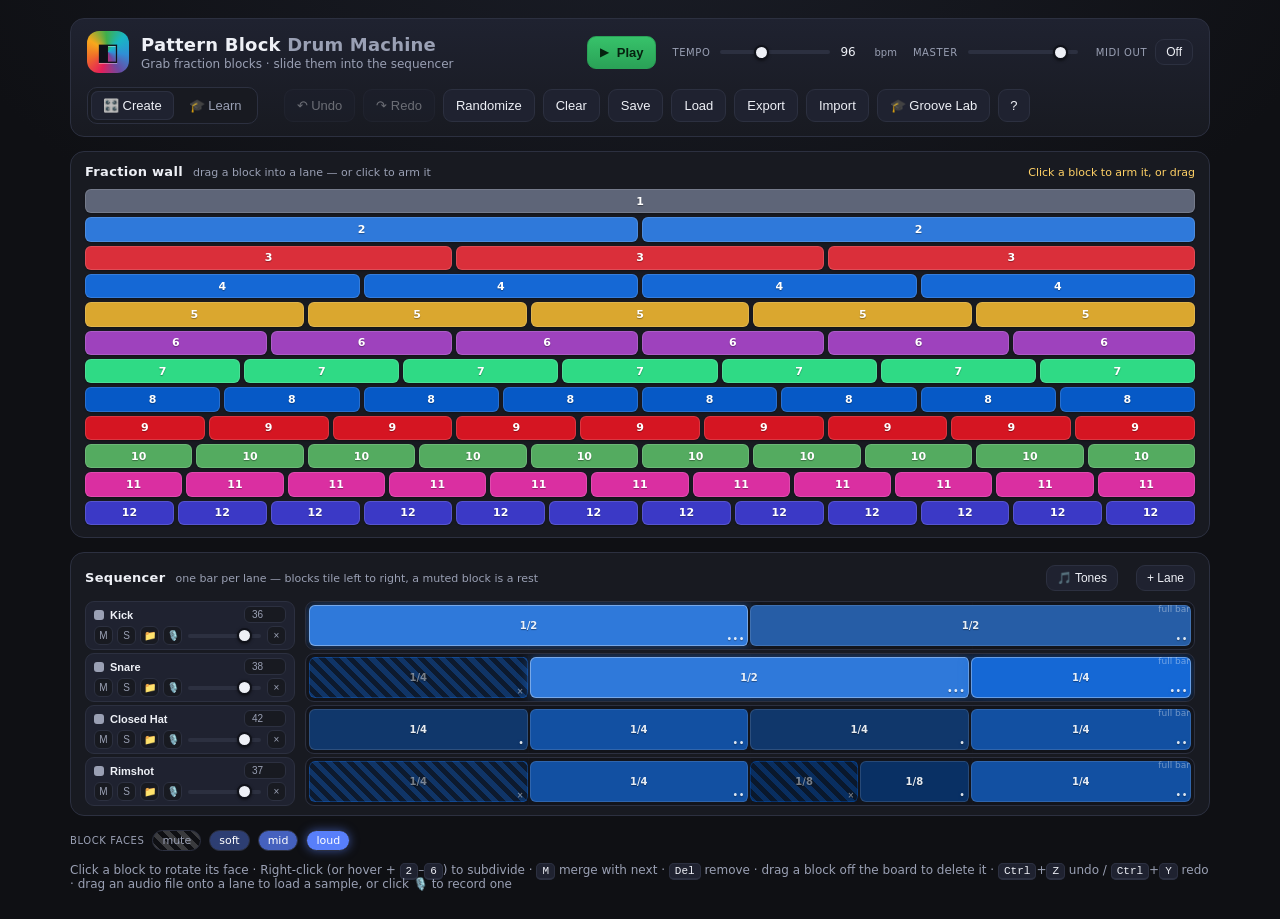
==== index.html @ f4b3fa94 "Add undo/redo; flesh out lessons with layers and the "new prime changes feel" idea Undo/redo: - Ctrl" ====
<!DOCTYPE html>
<html lang="en">
<head>
  <meta charset="UTF-8" />
  <meta name="viewport" content="width=device-width, initial-scale=1.0" />
  <title>Pattern Block Drum Machine</title>
  <meta name="description" content="Grab fraction blocks from the wall and slide them into a sampler sequencer. Rotate block faces for dynamics, subdivide beats." />
  <link rel="stylesheet" href="styles.css?v=13" />
</head>
<body>
  <div id="app">
    <header class="topbar">
      <div class="brand">
        <div class="logo">◧</div>
        <div class="brand-text">
          <h1>Pattern Block <span>Drum Machine</span></h1>
          <p class="tag">Grab fraction blocks · slide them into the sequencer</p>
        </div>
      </div>

      <div class="transport">
        <button id="play" class="btn btn-play" title="Play / Stop (Space)">
          <span class="play-glyph">▶</span><span class="play-label">Play</span>
        </button>

        <label class="ctl">
          <span class="ctl-label">Tempo</span>
          <input id="bpm" type="range" min="40" max="200" step="1" value="96" />
          <output id="bpmOut">96</output><span class="unit">bpm</span>
        </label>

        <label class="ctl">
          <span class="ctl-label">Master</span>
          <input id="master" type="range" min="0" max="1" step="0.01" value="0.9" />
        </label>

        <div class="ctl">
          <span class="ctl-label">MIDI out</span>
          <button id="midiToggle" class="btn btn-sm" title="Send MIDI notes on channel 10 (velocity from the block face)">Off</button>
          <select id="midiPort" class="midi-port" title="MIDI output device" hidden></select>
        </div>
      </div>

      <div class="mode-toggle" role="tablist" aria-label="Mode">
        <button id="modeCreate" class="mode-btn active" data-mode="create" title="Free play — build patterns, no restrictions">🎛️ Create</button>
        <button id="modeLearn" class="mode-btn" data-mode="learn" title="Guided tutorial — build a polyrhythm and discover the LCM">🎓 Learn</button>
      </div>

      <div class="tools">
        <button id="undoBtn" class="btn" title="Undo (Ctrl+Z)" disabled>↶ Undo</button>
        <button id="redoBtn" class="btn" title="Redo (Ctrl+Y)" disabled>↷ Redo</button>
        <button id="randomize" class="btn" title="Randomize a pattern">Randomize</button>
        <button id="clear" class="btn" title="Empty every lane">Clear</button>
        <button id="save" class="btn" title="Save to this browser">Save</button>
        <button id="load" class="btn" title="Load last save">Load</button>
        <button id="export" class="btn" title="Download pattern as JSON">Export</button>
        <button id="import" class="btn" title="Import a pattern JSON">Import</button>
        <button id="grooveLabBtn" class="btn" title="Open the Groove Lab (works in any mode)">🎓 Groove Lab</button>
        <button id="help" class="btn btn-ghost" title="How it works">?</button>
      </div>
    </header>

    <main>
      <div class="board-col">
        <section class="panel palette-wrap">
          <div class="section-head">
            <span class="section-title">Fraction wall</span>
            <span class="section-sub">drag a block into a lane — or click to arm it</span>
            <span id="brushInfo" class="brush-info">Click a block to arm it, or drag</span>
          </div>
          <div id="palette" class="palette" aria-label="Fraction block palette"></div>
        </section>

        <section class="panel tut-wrap" id="tutorialPanel" hidden>
          <div class="section-head">
            <span class="section-title">🎓 Tutorial</span>
            <button id="openLab" class="btn btn-sm" title="Open the Groove Lab">Groove Lab</button>
          </div>
          <select id="tutLesson" class="tut-lesson" title="Jump to a lesson"></select>
          <div class="tut-body">
            <div class="tut-headrow">
              <h3 id="tutTitle" class="tut-title"></h3>
              <span id="tutStep" class="tut-stepnum"></span>
            </div>
            <p id="tutText" class="tut-text"></p>
            <div id="tutWaiting" class="tut-waiting" hidden><span class="tut-dot"></span> waiting for you to try it…</div>
            <div class="tut-controls">
              <button id="tutPrev" class="btn">‹ Back</button>
              <button id="tutNext" class="btn btn-use">Next ›</button>
            </div>
          </div>
        </section>
      </div>

      <section class="panel seq-wrap">
        <div class="section-head">
          <span class="section-title">Sequencer</span>
          <span id="seqSub" class="section-sub">one bar per lane — blocks tile left to right, a muted block is a rest</span>
          <button id="tonesToggle" class="btn btn-sm" title="Play the beat as pitched notes instead of drums">🎵 Tones</button>
          <button id="addLane" class="btn btn-sm" title="Add an instrument lane">+ Lane</button>
        </div>
        <div id="seq" class="seq" aria-label="Sequencer lanes"></div>
      </section>
    </main>

    <footer class="legend">
      <div class="legend-faces">
        <span class="legend-title">Block faces</span>
        <span class="face-chip face-mute">mute</span>
        <span class="face-chip face-soft">soft</span>
        <span class="face-chip face-mid">mid</span>
        <span class="face-chip face-loud">loud</span>
      </div>
      <div class="legend-hint">
        Click a block to rotate its face · Right-click (or hover + <kbd>2</kbd>–<kbd>6</kbd>) to subdivide ·
        <kbd>M</kbd> merge with next · <kbd>Del</kbd> remove · drag a block off the board to delete it ·
        <kbd>Ctrl</kbd>+<kbd>Z</kbd> undo / <kbd>Ctrl</kbd>+<kbd>Y</kbd> redo ·
        drag an audio file onto a lane to load a sample, or click 🎙️ to record one
      </div>
    </footer>
  </div>

  <div id="ctxmenu" class="ctxmenu" hidden></div>
  <div id="toast" class="toast" hidden></div>

  <div id="helpModal" class="modal" hidden>
    <div class="modal-card">
      <button class="modal-close" data-close>×</button>
      <h2>How the Pattern Block Drum Machine works</h2>
      <p>The <strong>fraction wall</strong> at the top is your bin of wooden blocks. Every block is a slice of one
        bar: a whole <em>1</em>, a <em>1/2</em>, a <em>1/3</em>, all the way to <em>1/12</em>.</p>
      <p>Colours come from <strong>prime factors</strong>: each prime gets its own strong colour (2 is blue, 3 is
        red), a prime power gets more intense as the exponent rises (9 = 3² is a deeper, "super" red), and a
        composite blends its factors' colours weighted by exponent — 6 (2×3) is purple, and 12 (2²×3) leans further
        toward blue than 6 does, since it has an extra factor of 2. A block's colour is the same wherever it
        appears, on the wall or in a lane.</p>
      <ul>
        <li><strong>Build a rhythm</strong> — drag a block from the wall into a lane. Blocks tile from the left,
          and a block's width <em>is</em> its length in time.</li>
        <li><strong>Rotate the faces</strong> — click a placed block to turn it to its next face:
          <em>loud → mid → soft → mute</em>. That sets how hard it hits. A <em>muted</em> block still holds its
          time — so it works as a <em>rest</em>.</li>
        <li><strong>No dragging needed</strong> — click a block in the wall to <em>arm</em> it, then click a lane to
          drop a copy. Click the armed block again (or press <kbd>Esc</kbd>) to put the brush down.</li>
        <li><strong>Delete by dragging off</strong> — drag a placed block out of the sequencer and drop it anywhere
          that isn't a lane (the wall, the header, empty space) to remove it. <kbd>Del</kbd> / <kbd>Backspace</kbd>
          works too while hovering a block.</li>
        <li><strong>Subdivide a beat</strong> — right-click a block (or hover and press <kbd>2</kbd>–<kbd>6</kbd>).
          Cut a <em>1/5</em> into 3 and you get three <em>1/15</em> pieces. Any new size that isn't on the wall yet
          gets <em>added as a new row</em>, and the wall reflows to fit. Press <kbd>M</kbd> to merge a block back
          into the one after it.</li>
        <li><strong>Bring your own sounds</strong> — each lane has its own sampler. Drag an audio file onto a lane,
          or click 📁. It ships with built-in drum voices so it plays right away.</li>
        <li><strong>Record one instead</strong> — click 🎙️ on a lane to record straight from your microphone.
          Drag the handles on the waveform to trim it, preview the trimmed section, then use it.</li>
        <li><strong>MIDI out</strong> — flip <em>MIDI out</em> to On and pick a device. Each lane sends its own note
          on channel 10 (edit the little number by the lane name); the block face sets velocity.</li>
        <li><strong>Mix</strong> — <em>M</em> mutes a lane, <em>S</em> solos it, the slider sets its level.</li>
        <li><strong>🎵 Tones</strong> — flip <em>Tones</em> on to hear your beat as pitched notes instead of drums;
          lanes are stacked on a scale so hits that land together make chords.</li>
        <li><strong>🎓 Learn mode</strong> — a guided tutorial: it walks you through building a polyrhythm and then
          cutting the pieces until both lanes share a grid, discovering the LCM by ear and eye. In Learn mode a lane
          stays silent until it makes a full bar, and cutting a block mutes the new pieces so the groove is preserved
          while the grid is revealed. <em>Create</em> mode is the free-play sampler with no rules.</li>
        <li><strong>🎓 Groove Lab</strong> — a popout (button in the toolbar) for any two numbers: their HCF and LCM,
          how "funky" their polyrhythm is, played as a rhythm, and heard as a just-intonation interval (7-limit and
          up, so septimal steps like <em>7/6</em> get a real name).</li>
      </ul>
      <p class="modal-foot">Everything runs locally in your browser with the Web Audio API. Nothing is uploaded.</p>
    </div>
  </div>

  <div id="recModal" class="modal" hidden>
    <div class="modal-card rec-card">
      <button class="modal-close" data-close>×</button>
      <h2>Record a sample<span id="recTarget" class="rec-target"></span></h2>

      <div class="rec-visual">
        <canvas id="recCanvas" width="640" height="140"></canvas>
        <div id="recDimLeft" class="rec-dim rec-dim-left"></div>
        <div id="recDimRight" class="rec-dim rec-dim-right"></div>
        <div id="recTrimStart" class="rec-handle" hidden></div>
        <div id="recTrimEnd" class="rec-handle" hidden></div>
      </div>

      <div class="rec-status-row">
        <span id="recStatus">Click record and allow microphone access</span>
        <span id="recTimer" class="rec-timer">0.0s</span>
      </div>

      <div class="rec-controls">
        <button id="recToggle" class="btn btn-play">● Record</button>
        <button id="recPreview" class="btn" disabled>▶ Preview trim</button>
        <button id="recUse" class="btn btn-use" disabled>Use this sample</button>
      </div>
      <p class="modal-foot">Drag the handles to trim. Takes are capped at 12s. Nothing leaves your browser.</p>
    </div>
  </div>

  <div id="labModal" class="modal" hidden>
    <div class="modal-card lab-card">
      <button class="modal-close" data-close>×</button>
      <h2>🎓 Groove Lab</h2>
      <p class="lab-sub">Pick two numbers and see how they groove together.</p>
      <div class="lab-body">
        <div class="lab-inputs">
          <label>A <input id="labA" type="number" min="1" max="32" value="2" /></label>
          <span class="lab-vs">against</span>
          <label>B <input id="labB" type="number" min="1" max="32" value="3" /></label>
          <button id="labUseLanes" class="btn btn-sm" title="Fill in from two lanes you've built">Use my lanes</button>
        </div>

        <div class="lab-math">
          <div id="labFactA" class="lab-fact"></div>
          <span class="lab-op">×</span>
          <div id="labFactB" class="lab-fact"></div>
        </div>

        <div class="lab-results">
          <div class="lab-stat"><span class="lab-stat-label">HCF (GCD)</span><span id="labGcd" class="lab-stat-val"></span></div>
          <div class="lab-stat"><span class="lab-stat-label">LCD (LCM)</span><span id="labLcm" class="lab-stat-val"></span></div>
        </div>

        <div id="labFunk" class="lab-groove"></div>
        <p id="labExplain" class="lab-explain"></p>

        <div class="lab-row">
          <button id="labPlayGroove" class="btn">▶ Hear the polyrhythm</button>
          <button id="labPlayTone" class="btn">🎵 Hear it as a pitch</button>
          <span id="labInterval" class="lab-interval-name"></span>
        </div>
      </div>
    </div>
  </div>

  <input id="fileInput" type="file" accept="audio/*" hidden />
  <input id="jsonInput" type="file" accept="application/json,.json" hidden />

  <script src="app.js?v=13"></script>
</body>
</html>
---- styles.css ----
:root {
  --bg: #0f1014;
  --panel: #181a21;
  --panel-2: #1f2230;
  --line: #2c3040;
  --text: #eef0f6;
  --muted: #9aa0b4;
  --accent: #ffd166;
  --track-bg: #12141b;
  font-synthesis: none;
}

* { box-sizing: border-box; }
[hidden] { display: none !important; }

html, body {
  margin: 0;
  background: radial-gradient(1200px 700px at 50% -10%, #1a1d27 0%, var(--bg) 60%);
  color: var(--text);
  font-family: "Segoe UI", system-ui, -apple-system, Roboto, Helvetica, Arial, sans-serif;
  -webkit-font-smoothing: antialiased;
}

#app {
  max-width: min(1180px, 96vw);
  margin: 0 auto;
  padding: 18px 20px 28px;
  display: flex;
  flex-direction: column;
  gap: 14px;
  min-height: 100vh;
}
/* Wide screens: let the app use the extra width instead of centering a
   fixed-width column, so the two-panel layout below has room to sit
   side by side rather than stacking and forcing a tall page. */
@media (min-width: 1300px) { #app { max-width: min(1680px, 96vw); } }

main { display: flex; flex-direction: column; gap: 14px; }
.board-col { display: flex; flex-direction: column; gap: 14px; min-width: 0; }
@media (min-width: 1300px) {
  main { flex-direction: row; align-items: flex-start; }
  .board-col { flex: 0 0 440px; }
  .seq-wrap { flex: 1 1 0; min-width: 0; }
}

/* ---------- Top bar ---------- */
.topbar {
  display: flex; flex-wrap: wrap; align-items: center; gap: 14px 22px;
  padding: 12px 16px;
  background: linear-gradient(180deg, var(--panel-2), var(--panel));
  border: 1px solid var(--line); border-radius: 14px;
}
.brand { display: flex; align-items: center; gap: 12px; margin-right: auto; }
.logo {
  width: 42px; height: 42px; display: grid; place-items: center; font-size: 24px; border-radius: 12px;
  background: conic-gradient(from 200deg, #e51e5a, #ef6a2a, #f7a81c, #3fae4a, #18b6c4, #2f8fd6, #6a4aa3, #e51e5a);
  color: #101018; text-shadow: 0 1px 0 rgba(255,255,255,.4);
}
.brand-text h1 { margin: 0; font-size: 18px; letter-spacing: .2px; }
.brand-text h1 span { color: var(--muted); font-weight: 600; }
.tag { margin: 2px 0 0; font-size: 12px; color: var(--muted); }

.transport { display: flex; align-items: center; gap: 16px; flex-wrap: wrap; }
.tools { display: flex; align-items: center; gap: 8px; flex-wrap: wrap; }

.mode-toggle {
  display: flex; gap: 3px; padding: 3px; background: var(--panel); border: 1px solid var(--line);
  border-radius: 10px; margin-right: 4px;
}
.mode-btn {
  background: none; border: none; color: var(--muted); padding: 7px 12px; border-radius: 7px;
  font-size: 13px; cursor: pointer; transition: background .12s, color .12s;
}
.mode-btn:hover { color: var(--text); }
.mode-btn.active { background: var(--panel-2); color: var(--text); box-shadow: inset 0 0 0 1px var(--line); }

.ctl { display: flex; align-items: center; gap: 8px; font-size: 12px; color: var(--muted); }
.ctl-label { text-transform: uppercase; letter-spacing: .6px; font-size: 10px; }
.ctl output { color: var(--text); font-variant-numeric: tabular-nums; min-width: 26px; }
.ctl .unit { font-size: 10px; }
.ctl input[type=range] { width: 110px; }

input[type=range] {
  -webkit-appearance: none; appearance: none; height: 4px;
  background: var(--line); border-radius: 4px; outline: none; cursor: pointer;
}
input[type=range]::-webkit-slider-thumb {
  -webkit-appearance: none; width: 15px; height: 15px; border-radius: 50%;
  background: var(--text); border: 2px solid #10121a; box-shadow: 0 1px 3px rgba(0,0,0,.5);
}
input[type=range]::-moz-range-thumb {
  width: 15px; height: 15px; border-radius: 50%; border: 2px solid #10121a; background: var(--text); cursor: pointer;
}

.btn {
  background: var(--panel-2); color: var(--text); border: 1px solid var(--line);
  padding: 8px 12px; border-radius: 9px; font-size: 13px; cursor: pointer;
  transition: background .12s, border-color .12s, transform .05s;
}
.btn:hover { background: #262a3a; border-color: #3a4055; }
.btn:active { transform: translateY(1px); }
.btn:disabled { opacity: .38; cursor: not-allowed; }
.btn:disabled:hover { background: var(--panel-2); border-color: var(--line); }
.btn-ghost { padding: 8px 11px; }
.btn-sm { padding: 5px 10px; font-size: 12px; margin-left: auto; }

.btn-play {
  display: inline-flex; align-items: center; gap: 8px; font-weight: 700;
  background: linear-gradient(180deg, #37c26a, #2aa257); border-color: #2aa257; color: #06210f;
}
.btn-play:hover { background: linear-gradient(180deg, #43d178, #2fb060); }
.btn-play.playing { background: linear-gradient(180deg, #ff6b6b, #e24a4a); border-color: #e24a4a; color: #2a0808; }
.play-glyph { font-size: 12px; }

/* ---------- Panels ---------- */
.panel {
  background: var(--panel); border: 1px solid var(--line); border-radius: 14px; padding: 12px 14px;
}
.section-head { display: flex; align-items: baseline; gap: 6px 10px; flex-wrap: wrap; margin-bottom: 10px; }
.section-title { font-size: 13px; font-weight: 700; letter-spacing: .3px; }
.section-sub { font-size: 11px; color: var(--muted); }

/* ---------- Palette (fraction wall) ---------- */
/* fixed height so added rows (e.g. 1/15) reflow to fit instead of growing forever */
.palette { display: flex; flex-direction: column; gap: 4px; height: 336px; }
.prow { display: grid; gap: 4px; flex: 1 1 0; min-height: 15px; }
.pblock {
  display: grid; place-items: center; border-radius: 6px; cursor: pointer;
  color: #fff; font-weight: 800; font-size: 11px; font-variant-numeric: tabular-nums;
  background: var(--c);
  box-shadow: inset 0 0 0 1px rgba(255,255,255,.14), 0 1px 2px rgba(0,0,0,.3);
  text-shadow: 0 1px 1px rgba(0,0,0,.35);
  transition: transform .06s, filter .1s; min-width: 0; overflow: hidden;
}
.pblock:hover { filter: brightness(1.12); }
.pblock:active { transform: scale(.97); }
.pblock.dragging { opacity: .5; }
.pblock.armed { box-shadow: inset 0 0 0 2px #fff, 0 0 12px rgba(255,255,255,.55); filter: brightness(1.15); }
.pblock sup, .pblock sub { font-size: .72em; }

.brush-info { margin-left: auto; font-size: 11px; color: var(--accent); }
.midi-port {
  background: var(--panel-2); color: var(--text); border: 1px solid var(--line);
  border-radius: 7px; padding: 4px 6px; font-size: 12px; max-width: 150px;
}
#midiToggle.on { background: #2aa257; border-color: #2aa257; color: #06210f; font-weight: 700; }
#tonesToggle.on { background: linear-gradient(180deg, #7b6cf0, #6152d6); border-color: #6152d6; color: #f4f2ff; font-weight: 700; }
/* keep the two right-aligned buttons in the sequencer header grouped together */
.seq-wrap .section-head #addLane { margin-left: 8px; }

/* ---------- Tutorial panel (Learn mode) ---------- */
.tut-wrap { border-color: color-mix(in srgb, var(--accent) 35%, var(--line)); }
.tut-lesson {
  width: 100%; margin-bottom: 10px; background: var(--panel-2); color: var(--text);
  border: 1px solid var(--line); border-radius: 8px; padding: 7px 8px; font-size: 12px; cursor: pointer;
}
.tut-body { display: flex; flex-direction: column; gap: 10px; }
.tut-headrow { display: flex; align-items: baseline; justify-content: space-between; gap: 8px; }
.tut-title { margin: 0; font-size: 16px; }
.tut-stepnum { font-size: 11px; color: var(--muted); white-space: nowrap; }
.tut-text { margin: 0; color: #d3d7e6; font-size: 13px; line-height: 1.55; }
.tut-text b { color: var(--accent); font-weight: 700; }
.tut-waiting { display: flex; align-items: center; gap: 7px; font-size: 12px; color: var(--muted); }
.tut-dot { width: 8px; height: 8px; border-radius: 50%; background: var(--accent); animation: pulse 1.1s ease-in-out infinite; }
@keyframes pulse { 0%,100% { opacity: .35; transform: scale(.85); } 50% { opacity: 1; transform: scale(1.15); } }
.tut-controls { display: flex; gap: 8px; margin-top: 2px; }
.tut-controls .btn { flex: 1; }
.tut-controls .btn:disabled { opacity: .4; cursor: not-allowed; }

/* ---------- Groove Lab ---------- */
.lab-card { max-width: 560px; }
.lab-sub { margin: -4px 0 4px; color: var(--muted); font-size: 12px; }
.lab-body { display: flex; flex-direction: column; gap: 12px; }

.lab-inputs { display: flex; align-items: center; gap: 10px; font-size: 12px; color: var(--muted); }
.lab-inputs label { display: flex; align-items: center; gap: 6px; }
.lab-inputs input {
  width: 56px; background: var(--panel-2); color: var(--text); border: 1px solid var(--line);
  border-radius: 7px; padding: 5px 6px; font-size: 14px; font-weight: 700; text-align: center;
  font-variant-numeric: tabular-nums;
}
.lab-vs { font-size: 11px; text-transform: uppercase; letter-spacing: .5px; }

.lab-math { display: flex; align-items: center; gap: 10px; }
.lab-fact { display: flex; align-items: center; gap: 4px; flex-wrap: wrap; font-size: 13px; }
.lab-fact .lab-p {
  display: inline-flex; align-items: center; justify-content: center; min-width: 22px; height: 22px;
  padding: 0 5px; border-radius: 6px; color: #fff; font-weight: 800; font-size: 12px;
  background: var(--c); box-shadow: inset 0 0 0 1px rgba(255,255,255,.18);
}
.lab-op { color: var(--muted); font-size: 13px; }

.lab-results { display: flex; gap: 10px; flex-wrap: wrap; }
.lab-groove {
  font-size: 16px; font-weight: 800; padding: 8px 12px; border-radius: 9px;
  background: color-mix(in srgb, var(--accent) 10%, var(--panel-2)); border: 1px solid var(--line);
}
.lab-stat {
  display: flex; flex-direction: column; gap: 2px; background: var(--panel-2); border: 1px solid var(--line);
  border-radius: 9px; padding: 8px 14px; min-width: 90px;
}
.lab-stat-label { font-size: 10px; text-transform: uppercase; letter-spacing: .5px; color: var(--muted); }
.lab-stat-val { font-size: 16px; font-weight: 800; font-variant-numeric: tabular-nums; }

.lab-explain { margin: 0; color: #cfd3e2; font-size: 13px; line-height: 1.55; }

.lab-row { display: flex; align-items: center; gap: 10px; flex-wrap: wrap; }
.lab-row .btn.on { background: linear-gradient(180deg, #37c26a, #2aa257); border-color: #2aa257; color: #06210f; font-weight: 700; }
.lab-interval-name { font-size: 12px; color: var(--accent); font-weight: 600; }

/* ---------- Sequencer ---------- */
.seq { position: relative; display: flex; flex-direction: column; gap: 6px; }

.lane {
  display: grid; grid-template-columns: 210px 1fr; align-items: stretch; gap: 10px; height: 46px;
}
.lane.dim .track { opacity: .3; }
.lane.incomplete .track { border-color: color-mix(in srgb, #ffb648 55%, var(--line)); }
.lane.incomplete .gap { background: rgba(255,182,72,.08); border-color: rgba(255,182,72,.4); }
.lane.incomplete .gap-label { color: rgba(255,182,72,.9); font-weight: 600; }
.complete-badge { color: #37c26a; font-size: 10px; font-weight: 700; }

.gutter {
  display: grid; grid-template-columns: auto 1fr; grid-template-rows: auto auto; gap: 3px 6px;
  align-content: center; padding: 4px 8px; background: var(--panel-2);
  border: 1px solid var(--line); border-radius: 9px; font-size: 11px;
}
.gutter.drop { outline: 2px dashed var(--accent); outline-offset: -3px; }
.lane-voice {
  grid-column: 1 / -1; display: flex; align-items: center; gap: 6px; min-width: 0;
}
.voice-dot { width: 10px; height: 10px; border-radius: 3px; background: var(--muted); flex: none; }
.lane-name {
  flex: 1; overflow: hidden; text-overflow: ellipsis; white-space: nowrap; color: var(--text);
  font-weight: 600; background: none; border: none; cursor: pointer; text-align: left; padding: 0; font-size: 11px;
}
.lane-name:hover { color: var(--accent); }
.lane-midi {
  width: 42px; flex: none; background: var(--panel); color: var(--muted);
  border: 1px solid var(--line); border-radius: 6px; padding: 2px 4px; font-size: 10px;
  font-variant-numeric: tabular-nums; text-align: center;
}
.lane-midi:focus { color: var(--text); border-color: var(--accent); outline: none; }
.gutter-controls { grid-column: 1 / -1; display: flex; align-items: center; gap: 4px; }
.mini {
  width: 19px; height: 19px; padding: 0; border-radius: 6px; font-size: 10px; line-height: 1;
  display: grid; place-items: center; background: var(--panel); border: 1px solid var(--line);
  color: var(--muted); cursor: pointer;
}
.mini:hover { color: var(--text); border-color: #3a4055; }
.mini.on-m { background: #e24a4a; border-color: #e24a4a; color: #fff; }
.mini.on-s { background: var(--accent); border-color: var(--accent); color: #201800; }
.mini.rm:hover { background: #e24a4a; border-color: #e24a4a; color: #fff; }
.lane-vol { flex: 1; min-width: 30px; }

/* Track = drop zone holding tiled blocks */
/* No flex `gap` here on purpose: gap adds pixels *on top of* each block's
   percentage width, so splitting a block into more pieces would push the
   row wider than 100% and drift out of alignment with other lanes. Seams
   between blocks are drawn as a border instead (see .block.seam), which
   box-sizing: border-box keeps inside each block's own declared width. */
.track {
  position: relative; display: flex; padding: 3px; border-radius: 9px;
  background: repeating-linear-gradient(90deg, #14161d 0 1px, transparent 1px calc(25% )); /* quarter guides */
  background-color: var(--track-bg); border: 1px solid var(--line); overflow: hidden;
}
.track.over { border-color: var(--accent); box-shadow: 0 0 0 1px var(--accent) inset; }
.track.full { }

.block {
  position: relative; min-width: 0; border-radius: 6px; cursor: pointer;
  display: flex; align-items: center; justify-content: center; overflow: hidden;
  color: #fff; font-size: 10px; font-weight: 700; font-variant-numeric: tabular-nums;
  background: var(--c); box-shadow: inset 0 0 0 1px rgba(255,255,255,.12);
  text-shadow: 0 1px 1px rgba(0,0,0,.4); transition: filter .08s, transform .05s, box-shadow .1s;
}
.block:hover { filter: brightness(1.12); }
.block.dragging { opacity: .45; }
.block .blabel { pointer-events: none; opacity: .9; }
.block.narrow .blabel { display: none; }
/* seam between adjacent blocks — a border (inside box-sizing: border-box)
   rather than a flex gap, so it never adds width beyond the block's own
   percentage share. See the .track comment for why this matters. */
.block.seam { border-right: 2px solid var(--track-bg); }

/* faint ghost segment showing the unplaced remainder of an unfinished lane */
.gap {
  position: relative; min-width: 0; border-radius: 6px;
  background: rgba(255,255,255,.03);
  border: 1px dashed rgba(255,255,255,.1);
  display: flex; align-items: center; justify-content: center;
  pointer-events: none;   /* clicks fall through to the track's own placement handler */
}
.gap-label { font-size: 9px; color: rgba(255,255,255,.28); letter-spacing: .3px; white-space: nowrap; }

.block.face-loud { box-shadow: inset 0 0 0 1px rgba(255,255,255,.35), 0 0 12px color-mix(in srgb, var(--c) 55%, transparent); }
.block.face-mid  { background: color-mix(in srgb, var(--c) 74%, #0b0c11); }
.block.face-soft { background: color-mix(in srgb, var(--c) 46%, #0b0c11); }
.block.face-mute {
  background: color-mix(in srgb, var(--c) 15%, #0b0c11);
  background-image: repeating-linear-gradient(45deg, color-mix(in srgb, var(--c) 34%, transparent) 0 5px, transparent 5px 10px);
  color: rgba(255,255,255,.5); box-shadow: inset 0 0 0 1px color-mix(in srgb, var(--c) 40%, transparent);
}

/* small dynamic dots at the corner of a block */
.block .dots { position: absolute; bottom: 2px; right: 3px; font-size: 8px; letter-spacing: 1px; opacity: .85; pointer-events: none; }

.block.hit { animation: hit .3s ease-out; }
@keyframes hit {
  0% { box-shadow: inset 0 0 0 2px #fff, 0 0 18px rgba(255,255,255,.7); filter: brightness(1.7); }
  100% { filter: none; }
}
.block.reject { animation: shake .3s; }
@keyframes shake {
  0%,100% { transform: translateX(0); } 25% { transform: translateX(-3px); } 75% { transform: translateX(3px); }
}

/* empty-lane hint */
.track-empty {
  position: absolute; inset: 0; display: grid; place-items: center;
  color: var(--muted); font-size: 11px; pointer-events: none; opacity: .7;
}

/* capacity meter at right edge of a lane */
.cap {
  position: absolute; top: 2px; right: 4px; font-size: 9px; color: rgba(255,255,255,.4);
  pointer-events: none; font-variant-numeric: tabular-nums;
}

/* playhead over the whole sequencer */
.playhead {
  position: absolute; top: 0; width: 2px; background: rgba(255,255,255,.9);
  box-shadow: 0 0 10px rgba(255,255,255,.75); pointer-events: none; z-index: 6;
  border-radius: 2px; transform: translateX(-1px); opacity: 0;
}
.seq.playing .playhead { opacity: 1; }

/* ---------- Legend ---------- */
.legend { display: flex; flex-wrap: wrap; align-items: center; justify-content: space-between; gap: 12px; color: var(--muted); font-size: 12px; }
.legend-faces { display: flex; align-items: center; gap: 8px; }
.legend-title { text-transform: uppercase; letter-spacing: .6px; font-size: 10px; }
.face-chip { padding: 3px 9px; border-radius: 20px; font-size: 11px; color: #fff; border: 1px solid var(--line); }
.face-chip.face-soft { background: rgba(90,130,255,.4); }
.face-chip.face-mid { background: rgba(90,130,255,.72); }
.face-chip.face-loud { background: rgba(90,130,255,.98); box-shadow: 0 0 10px rgba(90,130,255,.5); }
.face-chip.face-mute { background-image: repeating-linear-gradient(45deg, rgba(255,255,255,.18) 0 5px, transparent 5px 10px); color: var(--muted); }
.legend-hint kbd, kbd {
  background: var(--panel-2); border: 1px solid var(--line); border-bottom-width: 2px;
  border-radius: 5px; padding: 1px 5px; font-size: 11px; color: var(--text);
}

/* ---------- Context menu ---------- */
.ctxmenu {
  position: fixed; z-index: 50; min-width: 180px;
  background: var(--panel-2); border: 1px solid var(--line); border-radius: 10px; padding: 6px;
  box-shadow: 0 12px 34px rgba(0,0,0,.55); font-size: 13px;
}
.ctxmenu .ctx-head { padding: 4px 8px 6px; color: var(--muted); font-size: 11px; border-bottom: 1px solid var(--line); margin-bottom: 4px; }
.ctxmenu button {
  display: flex; justify-content: space-between; gap: 12px; width: 100%; background: none; border: none;
  color: var(--text); text-align: left; padding: 7px 8px; border-radius: 7px; cursor: pointer;
}
.ctxmenu button:hover { background: #2b3042; }
.ctxmenu button .hint { color: var(--muted); font-size: 11px; }
.ctxmenu .ctx-sep { height: 1px; background: var(--line); margin: 4px 0; }

/* ---------- Toast ---------- */
.toast {
  position: fixed; left: 50%; bottom: 26px; transform: translateX(-50%);
  background: #2b3042; border: 1px solid var(--line); color: var(--text);
  padding: 9px 16px; border-radius: 10px; font-size: 13px; z-index: 70;
  box-shadow: 0 10px 30px rgba(0,0,0,.5);
}

/* ---------- Modal ---------- */
.modal { position: fixed; inset: 0; z-index: 60; display: grid; place-items: center; background: rgba(6,7,10,.66); padding: 20px; }
.modal-card {
  position: relative; max-width: 580px; width: 100%; background: var(--panel);
  border: 1px solid var(--line); border-radius: 16px; padding: 26px 28px; box-shadow: 0 20px 60px rgba(0,0,0,.6);
}
.modal-card h2 { margin: 0 0 12px; font-size: 20px; }
.modal-card p { color: #cfd3e2; line-height: 1.55; }
.modal-card ul { color: #cfd3e2; line-height: 1.65; padding-left: 18px; }
.modal-card em { color: var(--accent); font-style: normal; }
.modal-foot { color: var(--muted) !important; font-size: 12px; }
.modal-close { position: absolute; top: 12px; right: 14px; background: none; border: none; color: var(--muted); font-size: 26px; line-height: 1; cursor: pointer; }
.modal-close:hover { color: var(--text); }

/* ---------- Recorder ---------- */
.rec-card { max-width: 660px; }
.rec-target { color: var(--muted); font-weight: 400; font-size: 14px; margin-left: 8px; }

.rec-visual {
  position: relative; margin: 14px 0 10px; border-radius: 10px; overflow: hidden;
  border: 1px solid var(--line); background: #0c0d12; height: 140px;
}
#recCanvas { display: block; width: 100%; height: 140px; }

.rec-dim { position: absolute; top: 0; bottom: 0; background: rgba(6,7,10,.65); pointer-events: none; }
.rec-dim-left { left: 0; width: 0; }
.rec-dim-right { right: 0; width: 0; }

.rec-handle {
  position: absolute; top: 0; bottom: 0; width: 12px; margin-left: -6px; cursor: ew-resize;
  touch-action: none; background: transparent;
}
.rec-handle::before {
  content: ""; position: absolute; top: 0; bottom: 0; left: 5px; width: 2px; background: var(--accent);
  box-shadow: 0 0 8px rgba(255,209,102,.7);
}
.rec-handle::after {
  content: ""; position: absolute; top: 4px; left: 1px; width: 10px; height: 16px; border-radius: 4px;
  background: var(--accent);
}
.rec-handle:hover::before, .rec-handle:hover::after { filter: brightness(1.15); }

.rec-status-row { display: flex; justify-content: space-between; align-items: baseline; font-size: 12px; color: var(--muted); }
.rec-timer { font-variant-numeric: tabular-nums; color: var(--text); }

.rec-controls { display: flex; gap: 8px; margin-top: 12px; flex-wrap: wrap; }
.rec-controls .btn:disabled { opacity: .4; cursor: not-allowed; }
#recToggle.recording { background: linear-gradient(180deg, #ff6b6b, #e24a4a); border-color: #e24a4a; color: #2a0808; }
.btn-use { background: linear-gradient(180deg, #ffd166, #e8b23f); border-color: #e8b23f; color: #241a00; font-weight: 700; }
.btn-use:hover { background: linear-gradient(180deg, #ffdb84, #f0bd4c); }

@media (max-width: 720px) {
  .lane { grid-template-columns: 150px 1fr; }
  .lane-vol { display: none; }
}
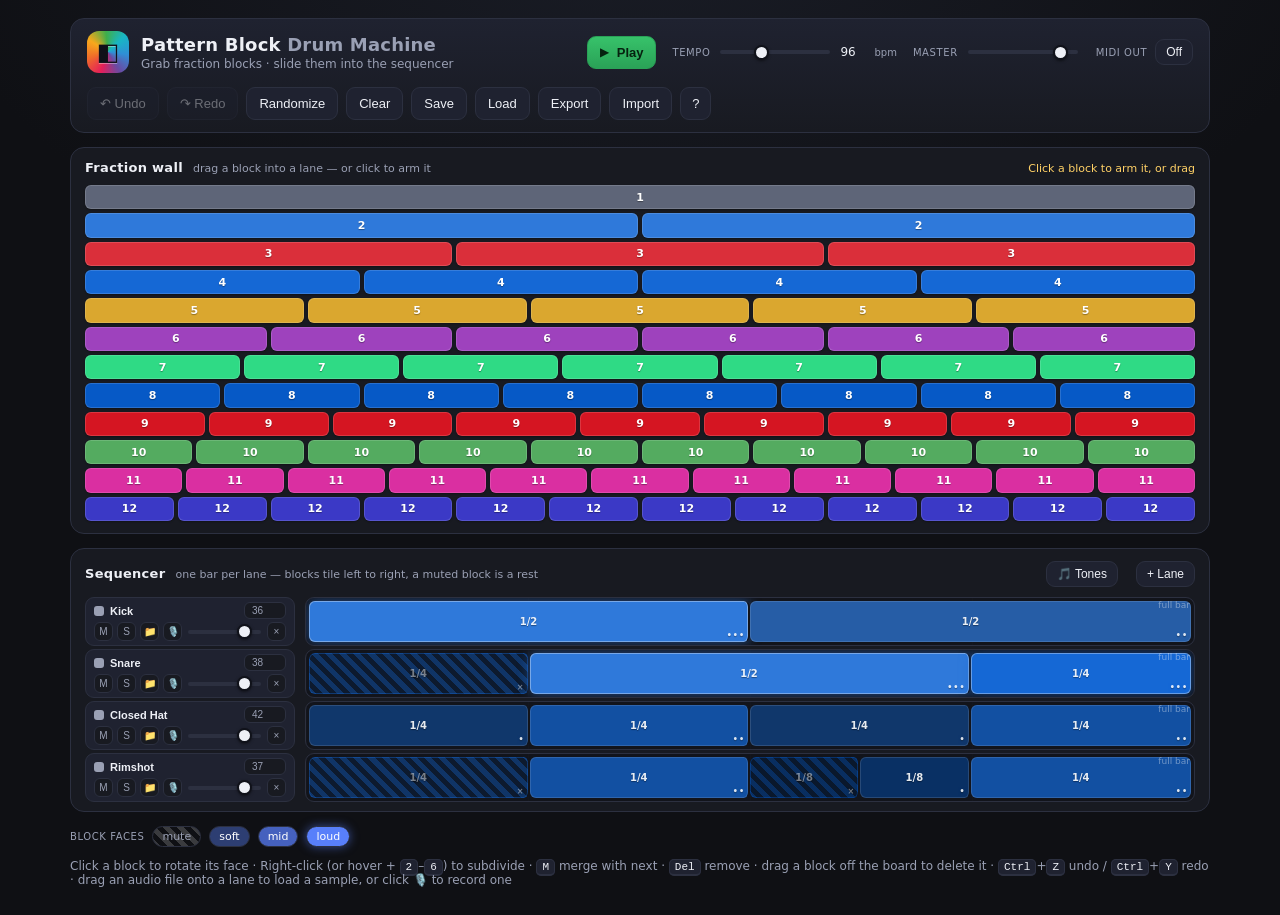
==== commit 1cbd9047: "Split into two entry points: plain sampler vs. a separate Learn URL index.html (no query) is now a c" ====
--- a/index.html
+++ b/index.html
@@ -5,7 +5,7 @@
   <meta name="viewport" content="width=device-width, initial-scale=1.0" />
   <title>Pattern Block Drum Machine</title>
   <meta name="description" content="Grab fraction blocks from the wall and slide them into a sampler sequencer. Rotate block faces for dynamics, subdivide beats." />
-  <link rel="stylesheet" href="styles.css?v=13" />
+  <link rel="stylesheet" href="styles.css?v=19" />
 </head>
 <body>
   <div id="app">
@@ -41,9 +41,11 @@
         </div>
       </div>
 
-      <div class="mode-toggle" role="tablist" aria-label="Mode">
+      <a id="backToMain" class="btn back-link" href="index.html" title="Leave the tutorial and go to the plain sampler" hidden>← Sampler</a>
+
+      <div class="mode-toggle" role="tablist" aria-label="Mode" hidden>
         <button id="modeCreate" class="mode-btn active" data-mode="create" title="Free play — build patterns, no restrictions">🎛️ Create</button>
-        <button id="modeLearn" class="mode-btn" data-mode="learn" title="Guided tutorial — build a polyrhythm and discover the LCM">🎓 Learn</button>
+        <button id="modeLearn" class="mode-btn" data-mode="learn" title="Guided tutorial — build grooves and feel how rhythms line up">🎓 Learn</button>
       </div>
 
       <div class="tools">
@@ -55,7 +57,7 @@
         <button id="load" class="btn" title="Load last save">Load</button>
         <button id="export" class="btn" title="Download pattern as JSON">Export</button>
         <button id="import" class="btn" title="Import a pattern JSON">Import</button>
-        <button id="grooveLabBtn" class="btn" title="Open the Groove Lab (works in any mode)">🎓 Groove Lab</button>
+        <button id="grooveLabBtn" class="btn" title="Open the Groove Lab (works in any mode)" hidden>🎓 Groove Lab</button>
         <button id="help" class="btn btn-ghost" title="How it works">?</button>
       </div>
     </header>
@@ -158,11 +160,11 @@
         <li><strong>Mix</strong> — <em>M</em> mutes a lane, <em>S</em> solos it, the slider sets its level.</li>
         <li><strong>🎵 Tones</strong> — flip <em>Tones</em> on to hear your beat as pitched notes instead of drums;
           lanes are stacked on a scale so hits that land together make chords.</li>
-        <li><strong>🎓 Learn mode</strong> — a guided tutorial: it walks you through building a polyrhythm and then
+        <li class="help-learn" hidden><strong>🎓 Learn mode</strong> — a guided tutorial: it walks you through building a polyrhythm and then
           cutting the pieces until both lanes share a grid, discovering the LCM by ear and eye. In Learn mode a lane
           stays silent until it makes a full bar, and cutting a block mutes the new pieces so the groove is preserved
           while the grid is revealed. <em>Create</em> mode is the free-play sampler with no rules.</li>
-        <li><strong>🎓 Groove Lab</strong> — a popout (button in the toolbar) for any two numbers: their HCF and LCM,
+        <li class="help-learn" hidden><strong>🎓 Groove Lab</strong> — a popout (button in the toolbar) for any two numbers: their HCF and LCM,
           how "funky" their polyrhythm is, played as a rhythm, and heard as a just-intonation interval (7-limit and
           up, so septimal steps like <em>7/6</em> get a real name).</li>
       </ul>
@@ -236,6 +238,6 @@
   <input id="fileInput" type="file" accept="audio/*" hidden />
   <input id="jsonInput" type="file" accept="application/json,.json" hidden />
 
-  <script src="app.js?v=13"></script>
+  <script src="app.js?v=19"></script>
 </body>
 </html>
--- a/styles.css
+++ b/styles.css
@@ -62,6 +62,8 @@
 
 .transport { display: flex; align-items: center; gap: 16px; flex-wrap: wrap; }
 .tools { display: flex; align-items: center; gap: 8px; flex-wrap: wrap; }
+
+.back-link { text-decoration: none; display: inline-flex; align-items: center; }
 
 .mode-toggle {
   display: flex; gap: 3px; padding: 3px; background: var(--panel); border: 1px solid var(--line);
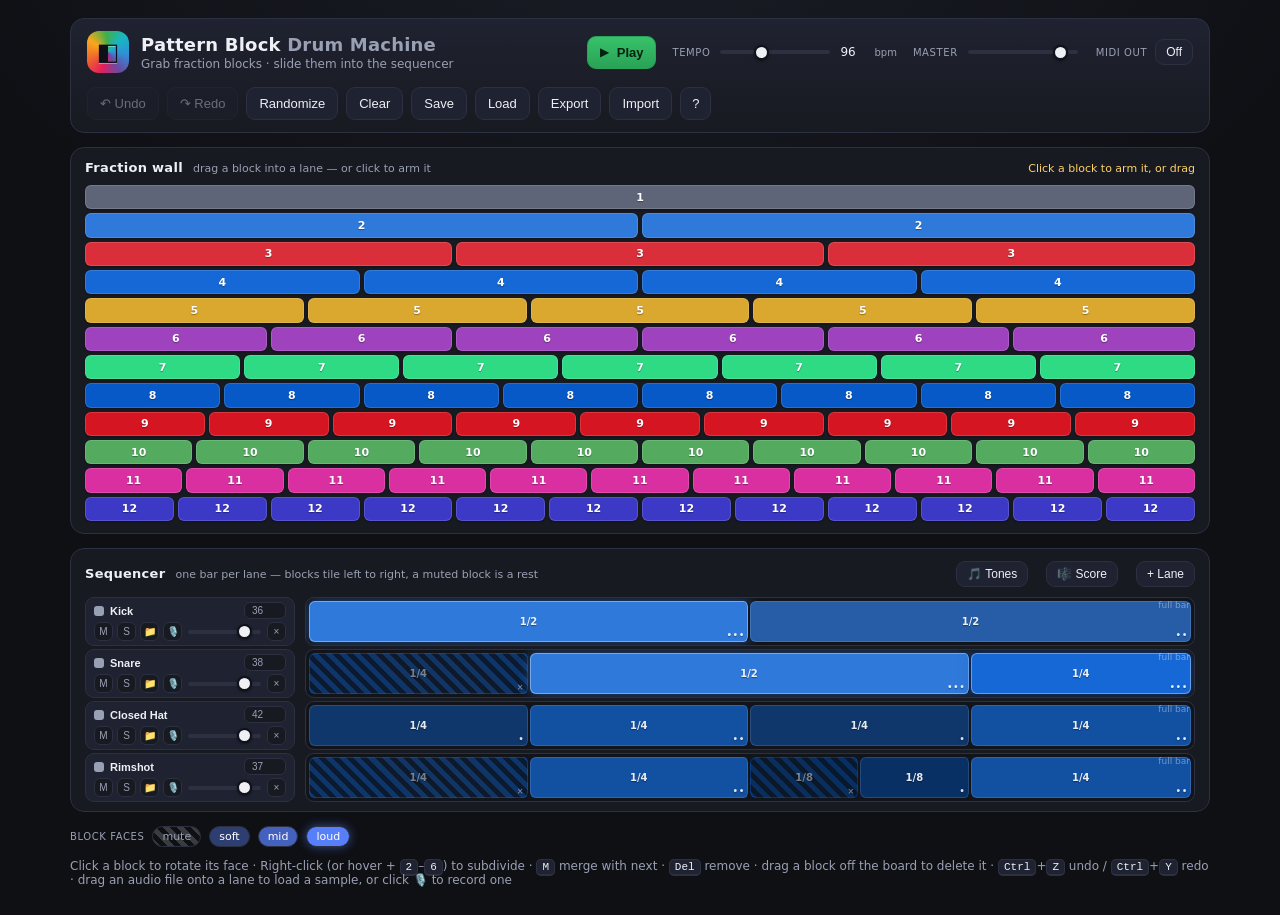
==== commit e64de088: "Add a Score toggle: live sheet music that mirrors the pattern blocks Flip 🎼 Score (next to Tones) an" ====
--- a/index.html
+++ b/index.html
@@ -5,7 +5,7 @@
   <meta name="viewport" content="width=device-width, initial-scale=1.0" />
   <title>Pattern Block Drum Machine</title>
   <meta name="description" content="Grab fraction blocks from the wall and slide them into a sampler sequencer. Rotate block faces for dynamics, subdivide beats." />
-  <link rel="stylesheet" href="styles.css?v=19" />
+  <link rel="stylesheet" href="styles.css?v=20" />
 </head>
 <body>
   <div id="app">
@@ -94,15 +94,33 @@
         </section>
       </div>
 
-      <section class="panel seq-wrap">
-        <div class="section-head">
-          <span class="section-title">Sequencer</span>
-          <span id="seqSub" class="section-sub">one bar per lane — blocks tile left to right, a muted block is a rest</span>
-          <button id="tonesToggle" class="btn btn-sm" title="Play the beat as pitched notes instead of drums">🎵 Tones</button>
-          <button id="addLane" class="btn btn-sm" title="Add an instrument lane">+ Lane</button>
-        </div>
-        <div id="seq" class="seq" aria-label="Sequencer lanes"></div>
-      </section>
+      <div class="seq-col">
+        <section class="panel seq-wrap">
+          <div class="section-head">
+            <span class="section-title">Sequencer</span>
+            <span id="seqSub" class="section-sub">one bar per lane — blocks tile left to right, a muted block is a rest</span>
+            <button id="tonesToggle" class="btn btn-sm" title="Play the beat as pitched notes instead of drums">🎵 Tones</button>
+            <button id="scoreToggle" class="btn btn-sm" title="Show the bar as sheet music — a rhythm staff per lane that follows every edit">🎼 Score</button>
+            <button id="addLane" class="btn btn-sm" title="Add an instrument lane">+ Lane</button>
+          </div>
+          <div id="seq" class="seq" aria-label="Sequencer lanes"></div>
+        </section>
+
+        <section class="panel score-wrap" id="scorePanel" hidden>
+          <div class="section-head">
+            <span class="section-title">🎼 Score</span>
+            <span class="section-sub">the same bar as sheet music — a rhythm staff per lane, notes coloured like their blocks</span>
+            <button id="scorePrint" class="btn btn-sm" title="Print just the score">🖨 Print</button>
+            <button id="scoreSvg" class="btn btn-sm" title="Download the score as an SVG image">⤓ SVG</button>
+          </div>
+          <div id="score" class="score" aria-label="Score"></div>
+          <div class="score-legend">
+            <b>loud</b> = accent (&gt;) · <b>mid</b> = plain note · <b>soft</b> = ghost note in ( ) · <b>mute</b> = rest ·
+            a numbered bracket is a tuplet (3 = triplet, 5 = quintuplet…) · tied notes are one block ·
+            hover a note to find its block, click to rotate its face, right-click to subdivide
+          </div>
+        </section>
+      </div>
     </main>
 
     <footer class="legend">
@@ -160,6 +178,11 @@
         <li><strong>Mix</strong> — <em>M</em> mutes a lane, <em>S</em> solos it, the slider sets its level.</li>
         <li><strong>🎵 Tones</strong> — flip <em>Tones</em> on to hear your beat as pitched notes instead of drums;
           lanes are stacked on a scale so hits that land together make chords.</li>
+        <li><strong>🎼 Score</strong> — flip <em>Score</em> on to see the bar as sheet music, one rhythm staff per
+          lane, redrawn with every edit. One block is one note (a muted block is a rest), <em>loud</em> gets an accent,
+          <em>soft</em> is a ghost note, thirds and fifths come out as tuplets, and every note is coloured like its
+          block. It's live: hover a note to find its block, click it to rotate the face, right-click to subdivide.
+          <em>Print</em> and <em>SVG</em> take it out of the browser.</li>
         <li class="help-learn" hidden><strong>🎓 Learn mode</strong> — a guided tutorial: it walks you through building a polyrhythm and then
           cutting the pieces until both lanes share a grid, discovering the LCM by ear and eye. In Learn mode a lane
           stays silent until it makes a full bar, and cutting a block mutes the new pieces so the groove is preserved
@@ -238,6 +261,6 @@
   <input id="fileInput" type="file" accept="audio/*" hidden />
   <input id="jsonInput" type="file" accept="application/json,.json" hidden />
 
-  <script src="app.js?v=19"></script>
+  <script src="app.js?v=20"></script>
 </body>
 </html>
--- a/styles.css
+++ b/styles.css
@@ -36,11 +36,11 @@
 @media (min-width: 1300px) { #app { max-width: min(1680px, 96vw); } }
 
 main { display: flex; flex-direction: column; gap: 14px; }
-.board-col { display: flex; flex-direction: column; gap: 14px; min-width: 0; }
+.board-col, .seq-col { display: flex; flex-direction: column; gap: 14px; min-width: 0; }
 @media (min-width: 1300px) {
   main { flex-direction: row; align-items: flex-start; }
   .board-col { flex: 0 0 440px; }
-  .seq-wrap { flex: 1 1 0; min-width: 0; }
+  .seq-col { flex: 1 1 0; min-width: 0; }
 }
 
 /* ---------- Top bar ---------- */
@@ -147,8 +147,42 @@
 }
 #midiToggle.on { background: #2aa257; border-color: #2aa257; color: #06210f; font-weight: 700; }
 #tonesToggle.on { background: linear-gradient(180deg, #7b6cf0, #6152d6); border-color: #6152d6; color: #f4f2ff; font-weight: 700; }
-/* keep the two right-aligned buttons in the sequencer header grouped together */
-.seq-wrap .section-head #addLane { margin-left: 8px; }
+#scoreToggle.on { background: linear-gradient(180deg, #f2d48a, #d9b25a); border-color: #c99d3f; color: #2a1e00; font-weight: 700; }
+/* keep the right-aligned buttons in the sequencer header grouped together */
+.seq-wrap .section-head #scoreToggle, .seq-wrap .section-head #addLane { margin-left: 8px; }
+
+/* ---------- Score (sheet music) ---------- */
+.score-wrap .section-head #scoreSvg { margin-left: 8px; }
+.score {
+  overflow-x: auto; border-radius: 10px; background: #f7f2e7; border: 1px solid #d8cfba;
+  box-shadow: inset 0 0 0 1px rgba(255,255,255,.55), 0 2px 6px rgba(0,0,0,.35);
+}
+.score svg { display: block; }
+.score-empty { padding: 28px; color: #6d6353; font-size: 12px; text-align: center; }
+.score-note { cursor: pointer; }
+.score-note .glyph { transition: filter .08s; }
+.score-note:hover .glyph, .score-note.linked .glyph { filter: drop-shadow(0 0 3px rgba(232,169,15,.95)) brightness(1.12); }
+.score-note .glyph { transform-box: fill-box; transform-origin: center; }
+.score-note.hit .glyph { animation: scoreHit .3s ease-out; }
+@keyframes scoreHit { 0% { transform: scale(1.35); } 100% { transform: scale(1); } }
+.score-playhead { opacity: 0; transition: opacity .15s; }
+.score.playing .score-playhead { opacity: .9; }
+.block.linked { box-shadow: inset 0 0 0 2px #fff, 0 0 12px rgba(255,255,255,.55); filter: brightness(1.15); }
+.score-legend { margin-top: 8px; font-size: 11px; color: var(--muted); line-height: 1.6; }
+.score-legend b { color: var(--text); font-weight: 600; }
+
+/* printing with the score on prints just the score, on plain paper */
+@media print {
+  body.score-on { background: #fff; }
+  html:has(body.score-on) { background: #fff; }   /* its own rule: an old browser that rejects :has() drops only this line */
+  body.score-on #app > :not(main), body.score-on .board-col, body.score-on .seq-wrap,
+  body.score-on .score-wrap .section-head, body.score-on .score-legend { display: none !important; }
+  body.score-on #app { max-width: none; padding: 0; min-height: 0; }
+  body.score-on main { display: block; }
+  body.score-on .score-wrap { border: none; background: none; padding: 0; }
+  body.score-on .score { overflow: visible; border: none; box-shadow: none; }
+  body.score-on .score svg { width: 100%; height: auto; }
+}
 
 /* ---------- Tutorial panel (Learn mode) ---------- */
 .tut-wrap { border-color: color-mix(in srgb, var(--accent) 35%, var(--line)); }
